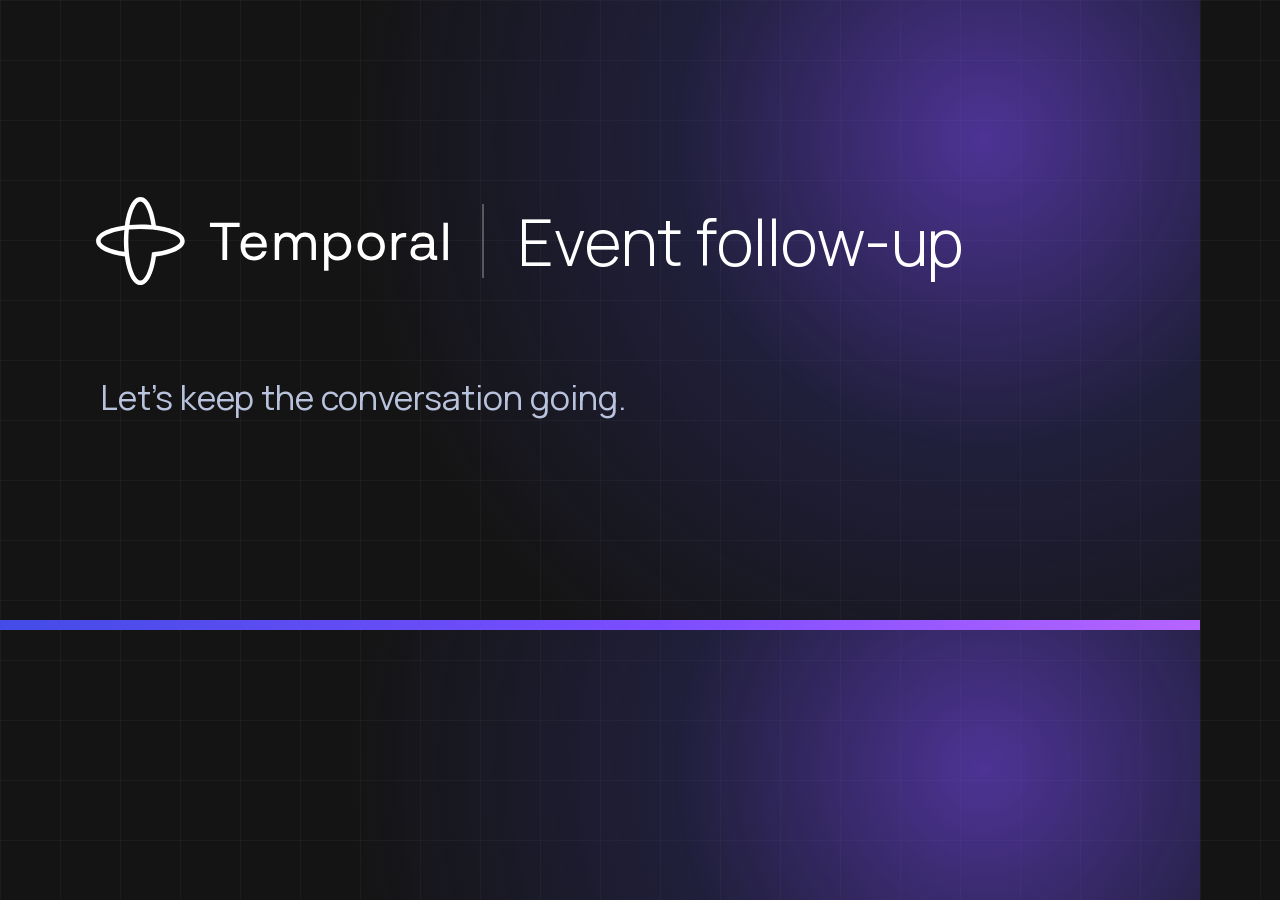
==== docs/link-preview-image.html @ bd7fbeb7 "Add ability to set the unfurl metadata" ====
<!doctype html>
<!-- Source for internal/web/static/link-preview.png; see docs/qr-display-assets.md. -->
<html lang="en">
<head>
<meta charset="utf-8">
<style>
  @font-face { font-family: Manrope; src: url("../internal/web/static/fonts/manrope-latin.woff2") format("woff2"); font-weight: 200 800; }
  html, body { margin: 0; width: 1200px; height: 630px; overflow: hidden; }
  body {
    position: relative; font-family: Manrope, sans-serif; color: #fff; background: #141414;
    background-image:
      radial-gradient(circle at 82% 22%, rgba(124, 77, 255, .55), rgba(64, 60, 160, .28) 28%, transparent 58%),
      linear-gradient(rgba(255, 255, 255, .035) 1px, transparent 1px),
      linear-gradient(90deg, rgba(255, 255, 255, .035) 1px, transparent 1px);
    background-size: auto, 60px 60px, 60px 60px;
  }
  .lockup { position: absolute; left: 96px; top: 196px; display: flex; align-items: center; gap: 34px; }
  .lockup img { width: 352px; height: 90px; }
  .divider { width: 2px; height: 74px; background: rgba(255, 255, 255, .28); }
  .product { font-size: 64px; font-weight: 300; letter-spacing: -.5px; }
  .tagline { position: absolute; left: 100px; top: 340px; font-size: 34px; font-weight: 400; line-height: 1.4; color: #b8c2dc; }
  .bar { position: absolute; left: 0; right: 0; bottom: 0; height: 10px; background: linear-gradient(90deg, #444ce7, #7c4dff 55%, #b664ff); }
</style>
</head>
<body>
  <div class="lockup"><img src="../internal/web/static/temporal-logo.svg" alt=""><span class="divider"></span><span class="product">Event follow-up</span></div>
  <p class="tagline">Let’s keep the conversation going.</p>
  <div class="bar"></div>
</body>
</html>
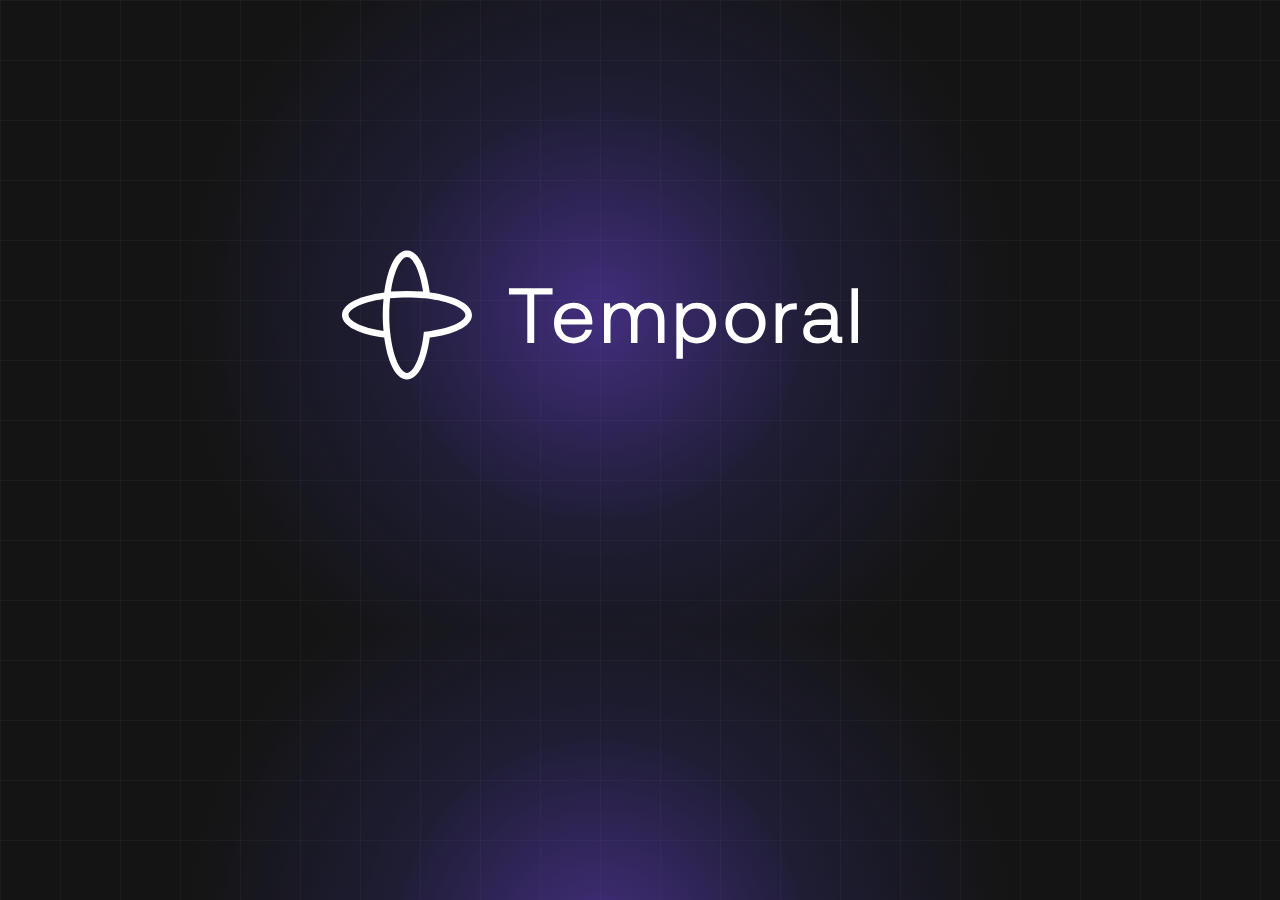
==== commit 849574cc: "Change the image in the unfurl to be a plain temporal logo" ====
--- a/docs/link-preview-image.html
+++ b/docs/link-preview-image.html
@@ -4,27 +4,19 @@
 <head>
 <meta charset="utf-8">
 <style>
-  @font-face { font-family: Manrope; src: url("../internal/web/static/fonts/manrope-latin.woff2") format("woff2"); font-weight: 200 800; }
   html, body { margin: 0; width: 1200px; height: 630px; overflow: hidden; }
   body {
-    position: relative; font-family: Manrope, sans-serif; color: #fff; background: #141414;
+    display: flex; align-items: center; justify-content: center; background: #141414;
     background-image:
-      radial-gradient(circle at 82% 22%, rgba(124, 77, 255, .55), rgba(64, 60, 160, .28) 28%, transparent 58%),
+      radial-gradient(circle at 50% 50%, rgba(124, 77, 255, .45), rgba(64, 60, 160, .22) 32%, transparent 62%),
       linear-gradient(rgba(255, 255, 255, .035) 1px, transparent 1px),
       linear-gradient(90deg, rgba(255, 255, 255, .035) 1px, transparent 1px);
     background-size: auto, 60px 60px, 60px 60px;
   }
-  .lockup { position: absolute; left: 96px; top: 196px; display: flex; align-items: center; gap: 34px; }
-  .lockup img { width: 352px; height: 90px; }
-  .divider { width: 2px; height: 74px; background: rgba(255, 255, 255, .28); }
-  .product { font-size: 64px; font-weight: 300; letter-spacing: -.5px; }
-  .tagline { position: absolute; left: 100px; top: 340px; font-size: 34px; font-weight: 400; line-height: 1.4; color: #b8c2dc; }
-  .bar { position: absolute; left: 0; right: 0; bottom: 0; height: 10px; background: linear-gradient(90deg, #444ce7, #7c4dff 55%, #b664ff); }
+  img { width: 516px; height: 132px; }
 </style>
 </head>
 <body>
-  <div class="lockup"><img src="../internal/web/static/temporal-logo.svg" alt=""><span class="divider"></span><span class="product">Event follow-up</span></div>
-  <p class="tagline">Let’s keep the conversation going.</p>
-  <div class="bar"></div>
+  <img src="../internal/web/static/temporal-logo.svg" alt="">
 </body>
 </html>
